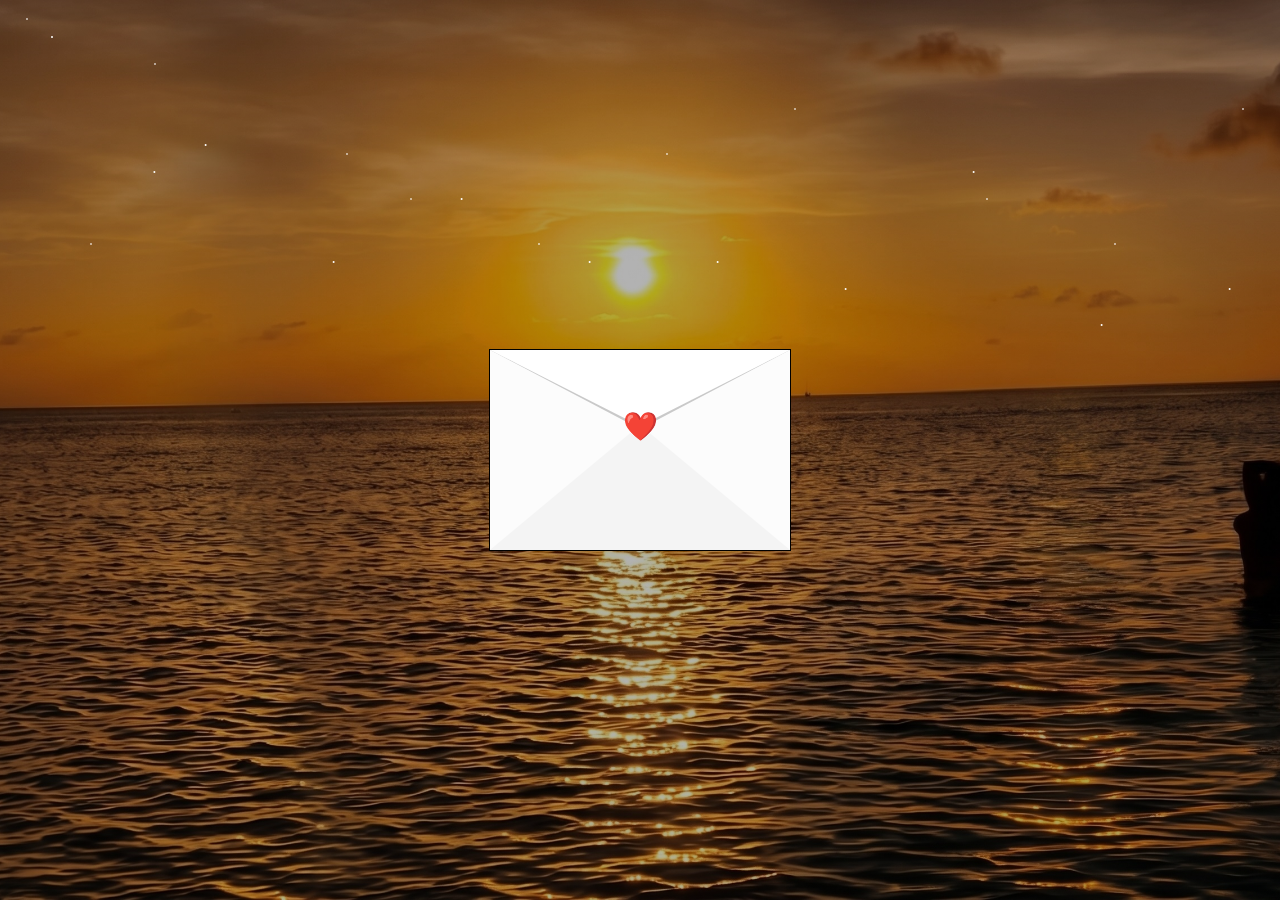
==== carta.html @ d11b694e "Update carta.html" ====
<!DOCTYPE html>
<html lang="es">
<head>
    <meta charset="UTF-8">
    <meta name="viewport" content="width=device-width, initial-scale=1.0">
    <title>Carta Sorpresa</title>

    <link href="https://fonts.googleapis.com/css2?family=Annie+Use+Your+Telescope&family=Petemoss&family=Roboto&family=Shantell+Sans&display=swap" rel="stylesheet">
    <link rel="stylesheet" href="style.css">
</head>

<body>

    <div class="stars"></div>

    <div class="envelope" id="sobre">
        <div class="envelope-lid"></div>
        <div class="envelope-lid envelope-lid-secondary"></div>

        <div class="card-wrapper">
            <div class="card">

                <!-- PORTADA -->
                <div class="card-cover">

                    <div class="card-side card-side-primary">

                        <span class="card-title-secondary">PARA</span>

                        <div class="nombre-container">
                            <span class="card-title-main">Karen</span>
                            <span class="corazon-chiquito">❤️</span>
                        </div>

                        <span class="card-title-secondary dedicatoria">
                            Con mucho cariño
                        </span>

                    </div>

                    <!-- IZQUIERDA -->
                    <div class="card-side card-side-secondary">
                        <div class="card-body">

                            <p><strong>Un pequeño mensaje:</strong></p>

                            <p>
                                Hice esto porque me parecía una forma linda y distinta de ser sincero.
                                Con el tiempo empecé a sentir un aprecio y un cariño especial por vos,
                                y me pareció lo más honesto decírtelo.
                            </p>

                            <p>
                                No quiero cometer errores ni generar una situación incómoda,
                                solo ser claro con lo que siento.
                            </p>
                            <p>
                                No espero una respuesta en particular, simplemente sentía la necesidad
                                de ser transparente.
                            </p>

                        </div>
                    </div>

                </div>

                <!-- DERECHA -->
                <div class="card-body">
                    <p>
                        Quiero que sepas que podés contar conmigo y que, en lo que esté a mi alcance,
                        siempre voy a acompañarte.
                    </p>

                    <p>
                        Ojalá esta pequeña sorpresa haya logrado sacarte al menos esa sonrisa que tanto te carateriza ✨
                        y recordarte lo increíble que sos.
                    </p>
                    
                    <!-- 🔥 FRASE AGREGADA -->
                    <p>
                        Pase lo que pase, voy a seguir queriendo lo mejor para vos y siempre voy a desearte lo mejor ❤️.
                    </p>
                    
                    <p style="margin-top: 10px; font-style: italic; font-size: 9.5px; color: #444;">
                         “P.D.: Nunca dudes de lo mucho que valés, incluso en los días en que no lo sientas ni tampoco olvidarte de lo especial que sos.”
                    </p>

                </div>

            </div>
        </div>

        <div class="heart-seal">❤️</div>
    </div>

    <audio id="musica" src="mi-cancion.mp3" loop></audio>

    <script src="script.js"></script>

</body>
</html>
---- style.css ----
*,
*::before,
*::after {
    box-sizing: border-box;
    margin: 0;
    padding: 0;
}

/* 🌅 FONDO CON IMAGEN Y DEGRADADO */
body {
    font-family: "Roboto", sans-serif;
    height: 100vh;
    margin: 0;
    overflow: hidden; /* Evita barras de desplazamiento en la pantalla principal */
    background: 
        linear-gradient(rgba(0,0,0,0.3), rgba(0,0,0,0.3)),
        url("atardecer.jpg");
    background-size: cover;
    background-position: center;
}

/* SOBRE (Contenedor principal) */
.envelope {
    width: 300px;
    height: 200px;
    background-color: white;
    position: absolute;
    top: 50%;
    left: 50%;
    transform: translate(-50%, -50%);
    
    display: flex;
    justify-content: center;
    align-items: center;

    box-shadow: 0 0 0 1px #000;
    z-index: 10;
    cursor: pointer;
}

/* CUERPO DEL SOBRE (Efecto visual 3D) */
.envelope::after {
    content: '';
    position: absolute;
    inset: 0;
    border-top: 75px solid transparent;
    border-right: 150px solid #fcfcfc;  
    border-bottom: 125px solid #f4f4f4; 
    border-left: 150px solid #fcfcfc;   
    z-index: 10; 
    pointer-events: none; /* Permite hacer clic a través de esta capa */
}

/* SOLAPA DEL SOBRE */
.envelope-lid-secondary {
    position: absolute;
    inset: 0;
    transform-origin: top;
    transform: rotateX(0deg);
    transition: transform 0.5s ease;
    z-index: 20;
}

/* Sombra de la solapa */
.envelope-lid-secondary::before {
    content: '';
    position: absolute;
    inset: 0;
    background-color: rgba(0, 0, 0, 0.2); 
    clip-path: polygon(50% 39.5%, 0 0, 100% 0); 
}

/* Parte blanca de la solapa */
.envelope-lid-secondary::after {
    content: '';
    position: absolute;
    inset: 0;
    background-color: white; 
    clip-path: polygon(50% 38%, 0 0, 100% 0); 
}

/* ESTADO: SOBRE ABRIRSE (Al hacer clic) */
.envelope.abierto .envelope-lid-secondary {
    transform: rotateX(180deg);
}

/* CARD WRAPPER (Maneja la perspectiva 3D) */
.card-wrapper {
    perspective: 1000px;
    transform: rotate(-90deg); /* La carta sale rotada */
    z-index: 5;
    will-change: transform;
}

/* LA CARTA FÍSICA */
.card {
    width: 180px;
    height: 285px;
    background-color: #fff;
    border: 1px solid rgba(0, 0, 0, 0.3);
    transform-style: preserve-3d;
    transition: transform 400ms ease;
    box-shadow: inset 5px 0 10px rgba(0,0,0,0.1);
    cursor: pointer;
}

/* ESTADO: DESPLEGAR CARTA (Al hacer segundo clic) */
.card.desplegada {
    transform: rotateY(-15deg); /* Inclinación 3D del cuerpo */
}

.card.desplegada .card-cover {
    transform: rotateY(-135deg); /* Apertura de la portada */
}

/* PORTADA DE LA CARTA (La tapa) */
.card-cover {
    position: absolute;
    inset: 0;
    transform-style: preserve-3d;
    transform-origin: left; /* Abre desde la izquierda */
    transition: transform 500ms ease;
}

/* LADOS DE LA CARTA (Estilos comunes) */
.card-side {
    position: absolute;
    inset: 0;
    backface-visibility: hidden; /* Oculta la parte trasera al girar */
    background-color: white;

    display: flex;
    flex-direction: column;
    justify-content: center;
    align-items: center;
    gap: 4px;

    text-align: center;
    padding: 6px;
}

/* Lado Frontal (Portada) */
.card-side-primary {
    border-right: 1px solid rgba(0, 0, 0, 0.2); 
    box-shadow: 3px 0px 5px rgba(0,0,0,0.08);
}

/* Lado Interior Izquierdo (Reverso de la portada) */
.card-side-secondary {
    transform: rotateY(180deg);
    border-right: 1px solid rgba(0, 0, 0, 0.15);
}

/* ✨ TEXTOS DE LA PORTADA ✨ */
.card-title-secondary {
    font-size: 14px;
    letter-spacing: 2px;
    text-transform: uppercase;
    position: relative;
    top: -35px; /* Ajuste de posición vertical */
}

.nombre-container {
    display: flex;
    align-items: center;
    gap: 6px;
    position: relative;
    top: -15px; /* Ajuste de posición vertical */
}

.card-title-main {
    font-family: "Petemoss", cursive;
    font-size: 50px;
}

.corazon-chiquito {
    font-size: 28px;
}

.dedicatoria {
    font-size: 13px;
    position: relative;
    top: 15px; /* Ajuste de posición vertical */
}

/* =========================================
   🔥 CONTENIDO INTERIOR (EL MENSAJE) 🔥
   ========================================= */
.card-body {
    font-family: "Shantell Sans", sans-serif;
    /* 🔥 Bajamos el primer número a 16px para que el texto arranque más arriba */
    padding: 16px 14px 14px 14px; 
    height: 100%;
    display: flex;
    flex-direction: column;
    justify-content: flex-start; 
    gap: 7px; 
    overflow: hidden; 
}

.card-body p {
    font-size: 10.5px; /* 🔥 Letra más grande */
    line-height: 1.25; /* Ajustamos el aire entre renglones para que encaje perfecto */
    text-align: left;
    margin: 0;
    color: #333;
}

/* ANIMACIÓN: SALIDA DE LA CARTA DEL SOBRE */
.envelope.abierto .card-wrapper {
    /* Tarda 1s en salir, esperando 0.5s a que se abra la solapa */
    animation: show-card 1s 0.5s forwards ease-out;
}

@keyframes show-card {
    50% {
        /* Sube para salir del sobre */
        transform: translateY(-75%) rotate(-90deg);
    }
    100% {
        /* Se endereza y se mueve a la derecha */
        transform: translateY(0) rotate(0deg) translateX(100px);
        z-index: 30; /* Queda por encima de todo */
    }
}

/* =========================================
   ❤️ SELLO DE CORAZÓN EN LA SOLAPA ❤️
   ========================================= */
.heart-seal {
    position: absolute;
    top: 38%;
    left: 50%;
    transform: translate(-50%, -50%);
    font-size: 28px;
    z-index: 40;
    
    /* Estado: SOBRE CERRADO (Visible y latiendo) */
    opacity: 1;
    visibility: visible;
    /* Al cerrarse la carta, espera 1 segundo (1s) antes de reaparecer */
    transition: opacity 0.4s ease 1s, visibility 0s linear 1s; 
    animation: latido 1s infinite;
}

/* ESTADO: SOBRE ABIERTO */
.envelope.abierto .heart-seal {
    /* Estado: SOBRE ABIERTO (Invisible y apagado) */
    opacity: 0;
    visibility: hidden; /* Lo elimina físicamente para que no tape la carta */
    /* Desaparece inmediatamente (0s) al abrir la carta */
    transition: opacity 0.3s ease 0s, visibility 0s linear 0s;
    animation: none; /* 🔥 APAGA el latido para que no vuelva a aparecer a la fuerza */
}

/* Animación del latido */
@keyframes latido {
    0%, 100% { transform: translate(-50%, -50%) scale(1); }
    50% { transform: translate(-50%, -50%) scale(1.2); }
}

/* =========================================
   ✨ CIELO ESTRELLADO (MIX: FIJAS + TITILANTES) ✨ 
   ========================================= */
.stars {
    position: fixed;
    width: 100%;
    height: 100%;
    z-index: 0;
    overflow: hidden; 
}

.stars::before, .stars::after {
    content: "";
    position: absolute;
    /* Posición inicial semilla */
    top: 2vh;
    left: 2vw;
    width: 2px;  
    height: 2px; 
    background: white; 
    border-radius: 50%; 
}

/* Capa 1: Estrellas 100% fijas de fondo */
.stars::before {
    box-shadow: 
        10vw 5vh white, 25vw 15vh white, 40vw 25vh white, 60vw 10vh white, 85vw 25vh white,
        5vw 25vh white, 30vw 20vh white, 50vw 15vh white, 75vw 20vh white, 95vw 10vh white;
    opacity: 0;
    animation: aparecerEstrellas 4s forwards;
}

/* Capa 2: Estrellas que están quietas en su lugar pero TITILAN */
.stars::after {
    /* Posición semilla diferente */
    top: 4vh;
    left: 4vw;
    box-shadow: 
        12vw 12vh white, 22vw 25vh white, 32vw 18vh white, 42vw 25vh white, 52vw 25vh white,
        62vw 28vh white, 72vw 15vh white, 82vw 32vh white, 92vw 28vh white, 8vw 15vh white;
    animation: parpadeo 2s infinite alternate; 
}

/* Animaciones de las estrellas */
@keyframes aparecerEstrellas { 
    to { opacity: 0.7; }
}

@keyframes parpadeo { 
    from { opacity: 0.1; } 
    to { opacity: 1; }     
}
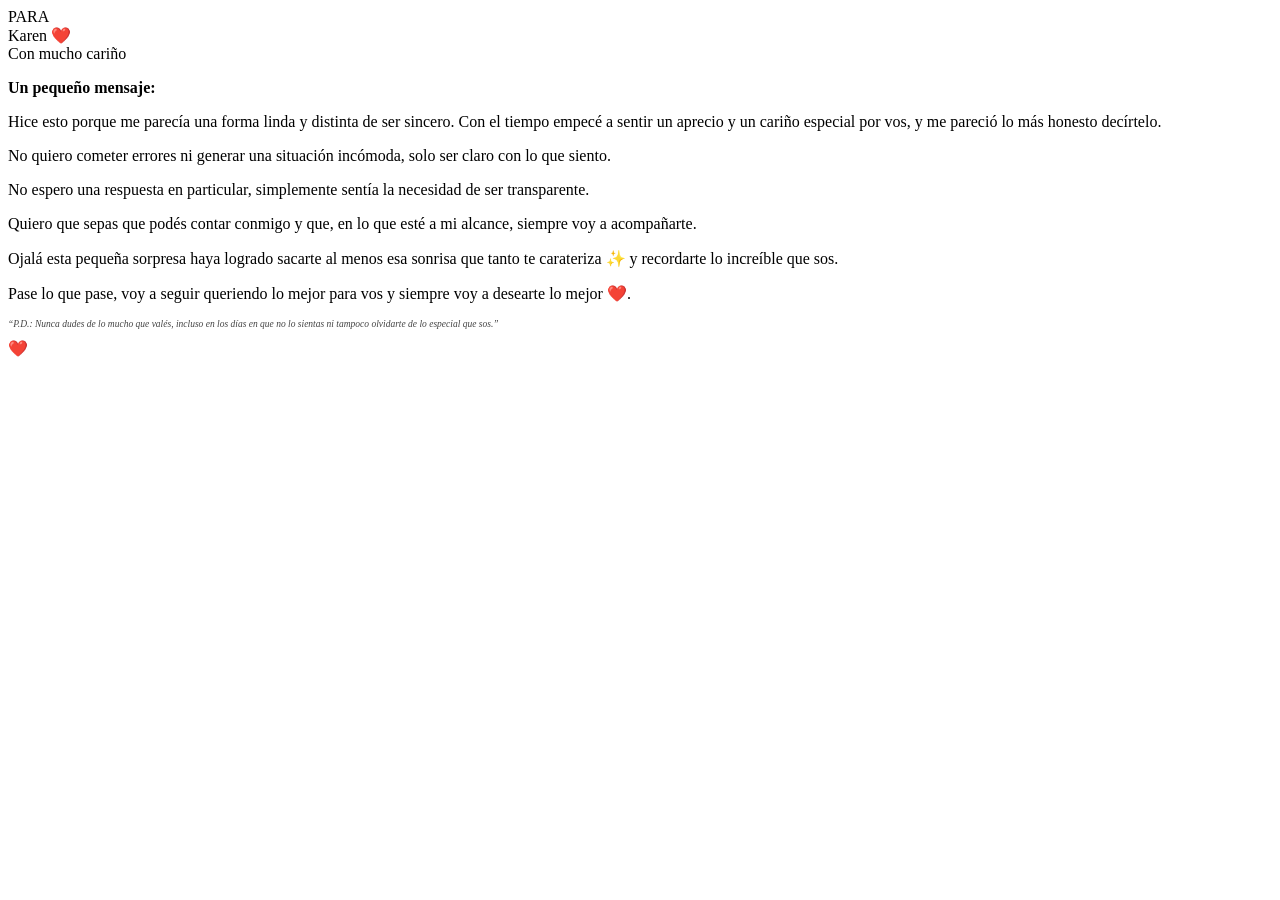
==== commit 400fc1d7: "Update carta.html" ====
--- a/carta.html
+++ b/carta.html
@@ -6,7 +6,7 @@
     <title>Carta Sorpresa</title>
 
     <link href="https://fonts.googleapis.com/css2?family=Annie+Use+Your+Telescope&family=Petemoss&family=Roboto&family=Shantell+Sans&display=swap" rel="stylesheet">
-    <link rel="stylesheet" href="style.css">
+    <link rel="stylesheet" href="style.css?v=2">
 </head>
 
 <body>
@@ -80,7 +80,6 @@
                     <p>
                         Pase lo que pase, voy a seguir queriendo lo mejor para vos y siempre voy a desearte lo mejor ❤️.
                     </p>
-                    
                     <p style="margin-top: 10px; font-style: italic; font-size: 9.5px; color: #444;">
                          “P.D.: Nunca dudes de lo mucho que valés, incluso en los días en que no lo sientas ni tampoco olvidarte de lo especial que sos.”
                     </p>
--- a/style.css
+++ b/style.css
@@ -1,313 +1,313 @@
 *,
 *::before,
 *::after {
-    box-sizing: border-box;
-    margin: 0;
-    padding: 0;
+    box-sizing: border-box;
+    margin: 0;
+    padding: 0;
 }
 
 /* 🌅 FONDO CON IMAGEN Y DEGRADADO */
 body {
-    font-family: "Roboto", sans-serif;
-    height: 100vh;
-    margin: 0;
-    overflow: hidden; /* Evita barras de desplazamiento en la pantalla principal */
-    background: 
-        linear-gradient(rgba(0,0,0,0.3), rgba(0,0,0,0.3)),
-        url("atardecer.jpg");
-    background-size: cover;
-    background-position: center;
+    font-family: "Roboto", sans-serif;
+    height: 100vh;
+    margin: 0;
+    overflow: hidden; /* Evita barras de desplazamiento en la pantalla principal */
+    background: 
+        linear-gradient(rgba(0,0,0,0.3), rgba(0,0,0,0.3)),
+        url("atardecer.jpg");
+    background-size: cover;
+    background-position: center;
 }
 
 /* SOBRE (Contenedor principal) */
 .envelope {
-    width: 300px;
-    height: 200px;
-    background-color: white;
-    position: absolute;
-    top: 50%;
-    left: 50%;
-    transform: translate(-50%, -50%);
-    
-    display: flex;
-    justify-content: center;
-    align-items: center;
-
-    box-shadow: 0 0 0 1px #000;
-    z-index: 10;
-    cursor: pointer;
+    width: 300px;
+    height: 200px;
+    background-color: white;
+    position: absolute;
+    top: 50%;
+    left: 50%;
+    transform: translate(-50%, -50%);
+    
+    display: flex;
+    justify-content: center;
+    align-items: center;
+
+    box-shadow: 0 0 0 1px #000;
+    z-index: 10;
+    cursor: pointer;
 }
 
 /* CUERPO DEL SOBRE (Efecto visual 3D) */
 .envelope::after {
-    content: '';
-    position: absolute;
-    inset: 0;
-    border-top: 75px solid transparent;
-    border-right: 150px solid #fcfcfc;  
-    border-bottom: 125px solid #f4f4f4; 
-    border-left: 150px solid #fcfcfc;   
-    z-index: 10; 
-    pointer-events: none; /* Permite hacer clic a través de esta capa */
+    content: '';
+    position: absolute;
+    inset: 0;
+    border-top: 75px solid transparent;
+    border-right: 150px solid #fcfcfc;  
+    border-bottom: 125px solid #f4f4f4; 
+    border-left: 150px solid #fcfcfc;   
+    z-index: 10; 
+    pointer-events: none; /* Permite hacer clic a través de esta capa */
 }
 
 /* SOLAPA DEL SOBRE */
 .envelope-lid-secondary {
-    position: absolute;
-    inset: 0;
-    transform-origin: top;
-    transform: rotateX(0deg);
-    transition: transform 0.5s ease;
-    z-index: 20;
+    position: absolute;
+    inset: 0;
+    transform-origin: top;
+    transform: rotateX(0deg);
+    transition: transform 0.5s ease;
+    z-index: 20;
 }
 
 /* Sombra de la solapa */
 .envelope-lid-secondary::before {
-    content: '';
-    position: absolute;
-    inset: 0;
-    background-color: rgba(0, 0, 0, 0.2); 
-    clip-path: polygon(50% 39.5%, 0 0, 100% 0); 
+    content: '';
+    position: absolute;
+    inset: 0;
+    background-color: rgba(0, 0, 0, 0.2); 
+    clip-path: polygon(50% 39.5%, 0 0, 100% 0); 
 }
 
 /* Parte blanca de la solapa */
 .envelope-lid-secondary::after {
-    content: '';
-    position: absolute;
-    inset: 0;
-    background-color: white; 
-    clip-path: polygon(50% 38%, 0 0, 100% 0); 
+    content: '';
+    position: absolute;
+    inset: 0;
+    background-color: white; 
+    clip-path: polygon(50% 38%, 0 0, 100% 0); 
 }
 
 /* ESTADO: SOBRE ABRIRSE (Al hacer clic) */
 .envelope.abierto .envelope-lid-secondary {
-    transform: rotateX(180deg);
+    transform: rotateX(180deg);
 }
 
 /* CARD WRAPPER (Maneja la perspectiva 3D) */
 .card-wrapper {
-    perspective: 1000px;
-    transform: rotate(-90deg); /* La carta sale rotada */
-    z-index: 5;
-    will-change: transform;
+    perspective: 1000px;
+    transform: rotate(-90deg); /* La carta sale rotada */
+    z-index: 5;
+    will-change: transform;
 }
 
 /* LA CARTA FÍSICA */
 .card {
-    width: 180px;
-    height: 285px;
-    background-color: #fff;
-    border: 1px solid rgba(0, 0, 0, 0.3);
-    transform-style: preserve-3d;
-    transition: transform 400ms ease;
-    box-shadow: inset 5px 0 10px rgba(0,0,0,0.1);
-    cursor: pointer;
+    width: 180px;
+    height: 285px;
+    background-color: #fff;
+    border: 1px solid rgba(0, 0, 0, 0.3);
+    transform-style: preserve-3d;
+    transition: transform 400ms ease;
+    box-shadow: inset 5px 0 10px rgba(0,0,0,0.1);
+    cursor: pointer;
 }
 
 /* ESTADO: DESPLEGAR CARTA (Al hacer segundo clic) */
 .card.desplegada {
-    transform: rotateY(-15deg); /* Inclinación 3D del cuerpo */
+    transform: rotateY(-15deg); /* Inclinación 3D del cuerpo */
 }
 
 .card.desplegada .card-cover {
-    transform: rotateY(-135deg); /* Apertura de la portada */
+    transform: rotateY(-135deg); /* Apertura de la portada */
 }
 
 /* PORTADA DE LA CARTA (La tapa) */
 .card-cover {
-    position: absolute;
-    inset: 0;
-    transform-style: preserve-3d;
-    transform-origin: left; /* Abre desde la izquierda */
-    transition: transform 500ms ease;
+    position: absolute;
+    inset: 0;
+    transform-style: preserve-3d;
+    transform-origin: left; /* Abre desde la izquierda */
+    transition: transform 500ms ease;
 }
 
 /* LADOS DE LA CARTA (Estilos comunes) */
 .card-side {
-    position: absolute;
-    inset: 0;
-    backface-visibility: hidden; /* Oculta la parte trasera al girar */
-    background-color: white;
-
-    display: flex;
-    flex-direction: column;
-    justify-content: center;
-    align-items: center;
-    gap: 4px;
-
-    text-align: center;
-    padding: 6px;
+    position: absolute;
+    inset: 0;
+    backface-visibility: hidden; /* Oculta la parte trasera al girar */
+    background-color: white;
+
+    display: flex;
+    flex-direction: column;
+    justify-content: center;
+    align-items: center;
+    gap: 4px;
+
+    text-align: center;
+    padding: 6px;
 }
 
 /* Lado Frontal (Portada) */
 .card-side-primary {
-    border-right: 1px solid rgba(0, 0, 0, 0.2); 
-    box-shadow: 3px 0px 5px rgba(0,0,0,0.08);
+    border-right: 1px solid rgba(0, 0, 0, 0.2); 
+    box-shadow: 3px 0px 5px rgba(0,0,0,0.08);
 }
 
 /* Lado Interior Izquierdo (Reverso de la portada) */
 .card-side-secondary {
-    transform: rotateY(180deg);
-    border-right: 1px solid rgba(0, 0, 0, 0.15);
+    transform: rotateY(180deg);
+    border-right: 1px solid rgba(0, 0, 0, 0.15);
 }
 
 /* ✨ TEXTOS DE LA PORTADA ✨ */
 .card-title-secondary {
-    font-size: 14px;
-    letter-spacing: 2px;
-    text-transform: uppercase;
-    position: relative;
-    top: -35px; /* Ajuste de posición vertical */
+    font-size: 14px;
+    letter-spacing: 2px;
+    text-transform: uppercase;
+    position: relative;
+    top: -35px; /* Ajuste de posición vertical */
 }
 
 .nombre-container {
-    display: flex;
-    align-items: center;
-    gap: 6px;
-    position: relative;
-    top: -15px; /* Ajuste de posición vertical */
+    display: flex;
+    align-items: center;
+    gap: 6px;
+    position: relative;
+    top: -15px; /* Ajuste de posición vertical */
 }
 
 .card-title-main {
-    font-family: "Petemoss", cursive;
-    font-size: 50px;
+    font-family: "Petemoss", cursive;
+    font-size: 50px;
 }
 
 .corazon-chiquito {
-    font-size: 28px;
+    font-size: 28px;
 }
 
 .dedicatoria {
-    font-size: 13px;
-    position: relative;
-    top: 15px; /* Ajuste de posición vertical */
+    font-size: 13px;
+    position: relative;
+    top: 15px; /* Ajuste de posición vertical */
 }
 
 /* =========================================
-   🔥 CONTENIDO INTERIOR (EL MENSAJE) 🔥
-   ========================================= */
+   🔥 CONTENIDO INTERIOR (EL MENSAJE) 🔥
+   ========================================= */
 .card-body {
-    font-family: "Shantell Sans", sans-serif;
-    /* 🔥 Bajamos el primer número a 16px para que el texto arranque más arriba */
-    padding: 16px 14px 14px 14px; 
-    height: 100%;
-    display: flex;
-    flex-direction: column;
-    justify-content: flex-start; 
-    gap: 7px; 
-    overflow: hidden; 
+    font-family: "Shantell Sans", sans-serif;
+    /* 🔥 Bajamos el primer número a 16px para que el texto arranque más arriba */
+    padding: 10px 14px 14px 14px; 
+    height: 100%;
+    display: flex;
+    flex-direction: column;
+    justify-content: flex-start; 
+    gap: 7px; 
+    overflow: hidden; 
 }
 
 .card-body p {
-    font-size: 10.5px; /* 🔥 Letra más grande */
-    line-height: 1.25; /* Ajustamos el aire entre renglones para que encaje perfecto */
-    text-align: left;
-    margin: 0;
-    color: #333;
+    font-size: 10.5px; /* 🔥 Letra más grande */
+    line-height: 1.25; /* Ajustamos el aire entre renglones para que encaje perfecto */
+    text-align: left;
+    margin: 0;
+    color: #333;
 }
 
 /* ANIMACIÓN: SALIDA DE LA CARTA DEL SOBRE */
 .envelope.abierto .card-wrapper {
-    /* Tarda 1s en salir, esperando 0.5s a que se abra la solapa */
-    animation: show-card 1s 0.5s forwards ease-out;
+    /* Tarda 1s en salir, esperando 0.5s a que se abra la solapa */
+    animation: show-card 1s 0.5s forwards ease-out;
 }
 
 @keyframes show-card {
-    50% {
-        /* Sube para salir del sobre */
-        transform: translateY(-75%) rotate(-90deg);
-    }
-    100% {
-        /* Se endereza y se mueve a la derecha */
-        transform: translateY(0) rotate(0deg) translateX(100px);
-        z-index: 30; /* Queda por encima de todo */
-    }
+    50% {
+        /* Sube para salir del sobre */
+        transform: translateY(-75%) rotate(-90deg);
+    }
+    100% {
+        /* Se endereza y se mueve a la derecha */
+        transform: translateY(0) rotate(0deg) translateX(100px);
+        z-index: 30; /* Queda por encima de todo */
+    }
 }
 
 /* =========================================
-   ❤️ SELLO DE CORAZÓN EN LA SOLAPA ❤️
-   ========================================= */
+   ❤️ SELLO DE CORAZÓN EN LA SOLAPA ❤️
+   ========================================= */
 .heart-seal {
-    position: absolute;
-    top: 38%;
-    left: 50%;
-    transform: translate(-50%, -50%);
-    font-size: 28px;
-    z-index: 40;
-    
-    /* Estado: SOBRE CERRADO (Visible y latiendo) */
-    opacity: 1;
-    visibility: visible;
-    /* Al cerrarse la carta, espera 1 segundo (1s) antes de reaparecer */
-    transition: opacity 0.4s ease 1s, visibility 0s linear 1s; 
-    animation: latido 1s infinite;
+    position: absolute;
+    top: 38%;
+    left: 50%;
+    transform: translate(-50%, -50%);
+    font-size: 28px;
+    z-index: 40;
+    
+    /* Estado: SOBRE CERRADO (Visible y latiendo) */
+    opacity: 1;
+    visibility: visible;
+    /* Al cerrarse la carta, espera 1 segundo (1s) antes de reaparecer */
+    transition: opacity 0.4s ease 1s, visibility 0s linear 1s; 
+    animation: latido 1s infinite;
 }
 
 /* ESTADO: SOBRE ABIERTO */
 .envelope.abierto .heart-seal {
-    /* Estado: SOBRE ABIERTO (Invisible y apagado) */
-    opacity: 0;
-    visibility: hidden; /* Lo elimina físicamente para que no tape la carta */
-    /* Desaparece inmediatamente (0s) al abrir la carta */
-    transition: opacity 0.3s ease 0s, visibility 0s linear 0s;
-    animation: none; /* 🔥 APAGA el latido para que no vuelva a aparecer a la fuerza */
+    /* Estado: SOBRE ABIERTO (Invisible y apagado) */
+    opacity: 0;
+    visibility: hidden; /* Lo elimina físicamente para que no tape la carta */
+    /* Desaparece inmediatamente (0s) al abrir la carta */
+    transition: opacity 0.3s ease 0s, visibility 0s linear 0s;
+    animation: none; /* 🔥 APAGA el latido para que no vuelva a aparecer a la fuerza */
 }
 
 /* Animación del latido */
 @keyframes latido {
-    0%, 100% { transform: translate(-50%, -50%) scale(1); }
-    50% { transform: translate(-50%, -50%) scale(1.2); }
+    0%, 100% { transform: translate(-50%, -50%) scale(1); }
+    50% { transform: translate(-50%, -50%) scale(1.2); }
 }
 
 /* =========================================
-   ✨ CIELO ESTRELLADO (MIX: FIJAS + TITILANTES) ✨ 
-   ========================================= */
+   ✨ CIELO ESTRELLADO (MIX: FIJAS + TITILANTES) ✨ 
+   ========================================= */
 .stars {
-    position: fixed;
-    width: 100%;
-    height: 100%;
-    z-index: 0;
-    overflow: hidden; 
+    position: fixed;
+    width: 100%;
+    height: 100%;
+    z-index: 0;
+    overflow: hidden; 
 }
 
 .stars::before, .stars::after {
-    content: "";
-    position: absolute;
-    /* Posición inicial semilla */
-    top: 2vh;
-    left: 2vw;
-    width: 2px;  
-    height: 2px; 
-    background: white; 
-    border-radius: 50%; 
+    content: "";
+    position: absolute;
+    /* Posición inicial semilla */
+    top: 2vh;
+    left: 2vw;
+    width: 2px;  
+    height: 2px; 
+    background: white; 
+    border-radius: 50%; 
 }
 
 /* Capa 1: Estrellas 100% fijas de fondo */
 .stars::before {
-    box-shadow: 
-        10vw 5vh white, 25vw 15vh white, 40vw 25vh white, 60vw 10vh white, 85vw 25vh white,
-        5vw 25vh white, 30vw 20vh white, 50vw 15vh white, 75vw 20vh white, 95vw 10vh white;
-    opacity: 0;
-    animation: aparecerEstrellas 4s forwards;
+    box-shadow: 
+        10vw 5vh white, 25vw 15vh white, 40vw 25vh white, 60vw 10vh white, 85vw 25vh white,
+        5vw 25vh white, 30vw 20vh white, 50vw 15vh white, 75vw 20vh white, 95vw 10vh white;
+    opacity: 0;
+    animation: aparecerEstrellas 4s forwards;
 }
 
 /* Capa 2: Estrellas que están quietas en su lugar pero TITILAN */
 .stars::after {
-    /* Posición semilla diferente */
-    top: 4vh;
-    left: 4vw;
-    box-shadow: 
-        12vw 12vh white, 22vw 25vh white, 32vw 18vh white, 42vw 25vh white, 52vw 25vh white,
-        62vw 28vh white, 72vw 15vh white, 82vw 32vh white, 92vw 28vh white, 8vw 15vh white;
-    animation: parpadeo 2s infinite alternate; 
+    /* Posición semilla diferente */
+    top: 4vh;
+    left: 4vw;
+    box-shadow: 
+        12vw 12vh white, 22vw 25vh white, 32vw 18vh white, 42vw 25vh white, 52vw 25vh white,
+        62vw 28vh white, 72vw 15vh white, 82vw 32vh white, 92vw 28vh white, 8vw 15vh white;
+    animation: parpadeo 2s infinite alternate; 
 }
 
 /* Animaciones de las estrellas */
-@keyframes aparecerEstrellas { 
-    to { opacity: 0.7; }
-}
-
-@keyframes parpadeo { 
-    from { opacity: 0.1; } 
-    to { opacity: 1; }     
-}
+@keyframes aparecerEstrellas { 
+    to { opacity: 0.7; }
+}
+
+@keyframes parpadeo { 
+    from { opacity: 0.1;} 
+    to { opacity: 1;}     
+}
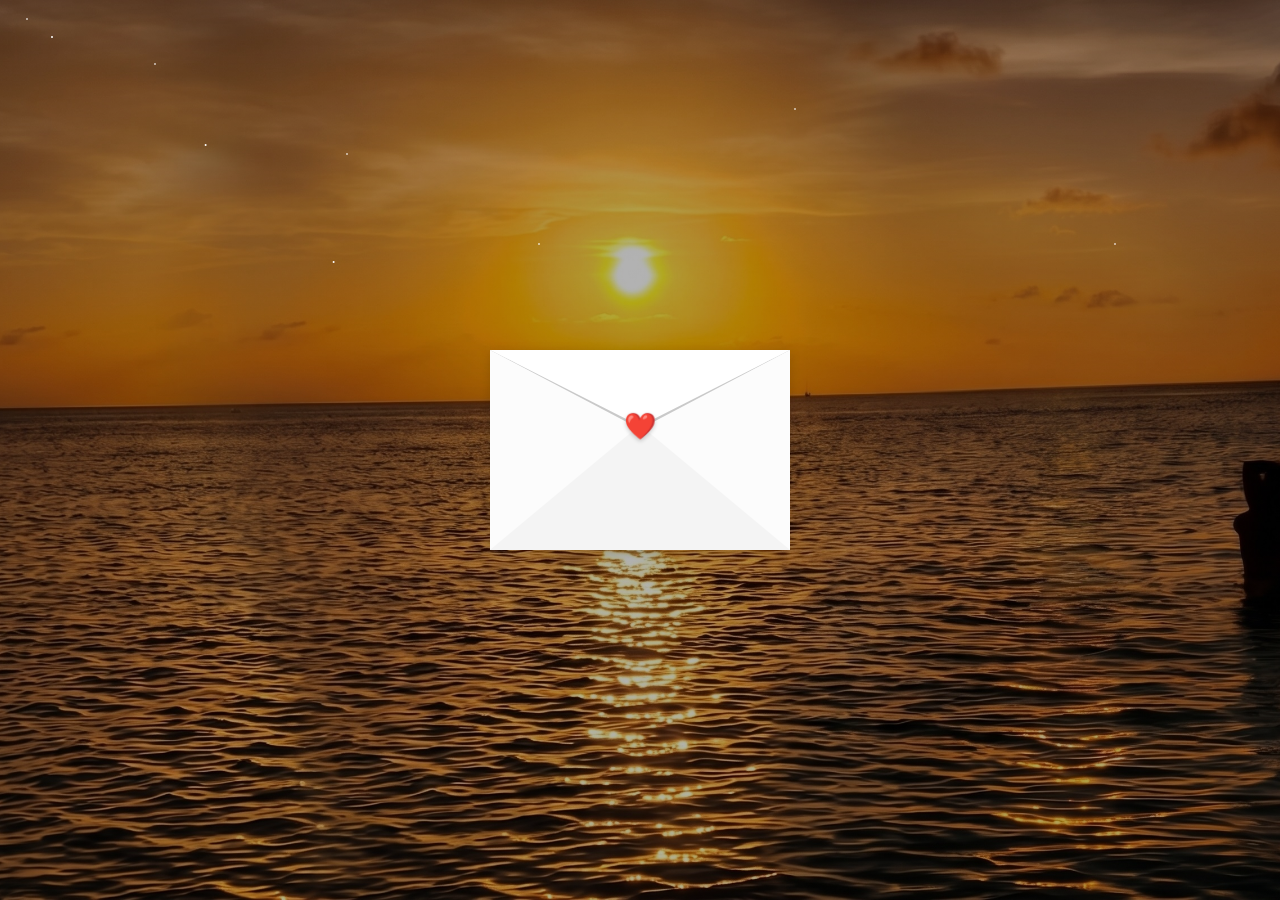
==== commit c2664902: "Update carta.html" ====
--- a/carta.html
+++ b/carta.html
@@ -24,6 +24,9 @@
                 <div class="card-cover">
 
                     <div class="card-side card-side-primary">
+                        
+                        <!-- 🔥 MARCO -->
+                        <div class="marco"></div>
 
                         <span class="card-title-secondary">PARA</span>
 
@@ -40,6 +43,10 @@
 
                     <!-- IZQUIERDA -->
                     <div class="card-side card-side-secondary">
+
+                        <!-- 🔥 MARCO -->
+                        <div class="marco"></div>
+
                         <div class="card-body">
 
                             <p><strong>Un pequeño mensaje:</strong></p>
@@ -54,6 +61,7 @@
                                 No quiero cometer errores ni generar una situación incómoda,
                                 solo ser claro con lo que siento.
                             </p>
+
                             <p>
                                 No espero una respuesta en particular, simplemente sentía la necesidad
                                 de ser transparente.
@@ -66,22 +74,26 @@
 
                 <!-- DERECHA -->
                 <div class="card-body">
+
+                    <!-- 🔥 MARCO -->
+                    <div class="marco"></div>
+
                     <p>
                         Quiero que sepas que podés contar conmigo y que, en lo que esté a mi alcance,
                         siempre voy a acompañarte.
                     </p>
 
                     <p>
-                        Ojalá esta pequeña sorpresa haya logrado sacarte al menos esa sonrisa que tanto te carateriza ✨
+                        Ojalá esta pequeña sorpresa haya logrado sacarte al menos esa sonrisa que tanto te caracteriza ✨
                         y recordarte lo increíble que sos.
                     </p>
                     
-                    <!-- 🔥 FRASE AGREGADA -->
                     <p>
                         Pase lo que pase, voy a seguir queriendo lo mejor para vos y siempre voy a desearte lo mejor ❤️.
                     </p>
+
                     <p style="margin-top: 10px; font-style: italic; font-size: 9.5px; color: #444;">
-                         “P.D.: Nunca dudes de lo mucho que valés, incluso en los días en que no lo sientas ni tampoco olvidarte de lo especial que sos.”
+                        “P.D.: Nunca dudes de lo mucho que valés, incluso en los días en que no lo sientas ni tampoco olvidarte de lo especial que sos.”
                     </p>
 
                 </div>
--- a/style.css
+++ b/style.css
@@ -1,313 +1,300 @@
 *,
 *::before,
 *::after {
-    box-sizing: border-box;
-    margin: 0;
-    padding: 0;
-}
-
-/* 🌅 FONDO CON IMAGEN Y DEGRADADO */
+    box-sizing: border-box;
+    margin: 0;
+    padding: 0;
+}
+
+/* 🌅 FONDO */
 body {
-    font-family: "Roboto", sans-serif;
-    height: 100vh;
-    margin: 0;
-    overflow: hidden; /* Evita barras de desplazamiento en la pantalla principal */
-    background: 
-        linear-gradient(rgba(0,0,0,0.3), rgba(0,0,0,0.3)),
-        url("atardecer.jpg");
-    background-size: cover;
-    background-position: center;
-}
-
-/* SOBRE (Contenedor principal) */
+    font-family: "Roboto", sans-serif;
+    height: 100vh;
+    margin: 0;
+    overflow: hidden;
+    background: 
+        linear-gradient(rgba(0,0,0,0.3), rgba(0,0,0,0.3)),
+        url("atardecer.jpg");
+    background-size: cover;
+    background-position: center;
+}
+
+/* SOBRE */
 .envelope {
-    width: 300px;
-    height: 200px;
-    background-color: white;
-    position: absolute;
-    top: 50%;
-    left: 50%;
-    transform: translate(-50%, -50%);
-    
-    display: flex;
-    justify-content: center;
-    align-items: center;
-
-    box-shadow: 0 0 0 1px #000;
-    z-index: 10;
-    cursor: pointer;
-}
-
-/* CUERPO DEL SOBRE (Efecto visual 3D) */
+    width: 300px;
+    height: 200px;
+    background-color: white;
+    position: absolute;
+    top: 50%;
+    left: 50%;
+    transform: translate(-50%, -50%);
+    
+    display: flex;
+    justify-content: center;
+    align-items: center;
+
+    box-shadow: 0 2px 10px rgba(0,0,0,0.15);
+    z-index: 10;
+    cursor: pointer;
+}
+
+/* CUERPO SOBRE */
 .envelope::after {
-    content: '';
-    position: absolute;
-    inset: 0;
-    border-top: 75px solid transparent;
-    border-right: 150px solid #fcfcfc;  
-    border-bottom: 125px solid #f4f4f4; 
-    border-left: 150px solid #fcfcfc;   
-    z-index: 10; 
-    pointer-events: none; /* Permite hacer clic a través de esta capa */
-}
-
-/* SOLAPA DEL SOBRE */
+    content: '';
+    position: absolute;
+    inset: 0;
+    border-top: 75px solid transparent;
+    border-right: 150px solid #fcfcfc;  
+    border-bottom: 125px solid #f4f4f4; 
+    border-left: 150px solid #fcfcfc;   
+    z-index: 10; 
+    pointer-events: none;
+}
+
+/* SOLAPA */
 .envelope-lid-secondary {
-    position: absolute;
-    inset: 0;
-    transform-origin: top;
-    transform: rotateX(0deg);
-    transition: transform 0.5s ease;
-    z-index: 20;
-}
-
-/* Sombra de la solapa */
+    position: absolute;
+    inset: 0;
+    transform-origin: top;
+    transform: rotateX(0deg);
+    transition: transform 0.5s ease;
+    z-index: 20;
+}
+
 .envelope-lid-secondary::before {
-    content: '';
-    position: absolute;
-    inset: 0;
-    background-color: rgba(0, 0, 0, 0.2); 
-    clip-path: polygon(50% 39.5%, 0 0, 100% 0); 
-}
-
-/* Parte blanca de la solapa */
+    content: '';
+    position: absolute;
+    inset: 0;
+    background-color: rgba(0, 0, 0, 0.2); 
+    clip-path: polygon(50% 39.5%, 0 0, 100% 0); 
+}
+
 .envelope-lid-secondary::after {
-    content: '';
-    position: absolute;
-    inset: 0;
-    background-color: white; 
-    clip-path: polygon(50% 38%, 0 0, 100% 0); 
-}
-
-/* ESTADO: SOBRE ABRIRSE (Al hacer clic) */
+    content: '';
+    position: absolute;
+    inset: 0;
+    background-color: white; 
+    clip-path: polygon(50% 38%, 0 0, 100% 0); 
+}
+
+/* ABRIR */
 .envelope.abierto .envelope-lid-secondary {
-    transform: rotateX(180deg);
-}
-
-/* CARD WRAPPER (Maneja la perspectiva 3D) */
+    transform: rotateX(180deg);
+}
+
+/* CARD WRAPPER */
 .card-wrapper {
-    perspective: 1000px;
-    transform: rotate(-90deg); /* La carta sale rotada */
-    z-index: 5;
-    will-change: transform;
-}
-
-/* LA CARTA FÍSICA */
+    perspective: 1000px;
+    transform: rotate(-90deg);
+    z-index: 5;
+}
+
+/* CARTA */
 .card {
-    width: 180px;
-    height: 285px;
-    background-color: #fff;
-    border: 1px solid rgba(0, 0, 0, 0.3);
-    transform-style: preserve-3d;
-    transition: transform 400ms ease;
-    box-shadow: inset 5px 0 10px rgba(0,0,0,0.1);
-    cursor: pointer;
-}
-
-/* ESTADO: DESPLEGAR CARTA (Al hacer segundo clic) */
+    width: 180px;
+    height: 285px;
+    background-color: #fff;
+    border: 1px solid rgba(0, 0, 0, 0.3);
+    transform-style: preserve-3d;
+    transition: transform 400ms ease;
+    box-shadow: inset 5px 0 10px rgba(0,0,0,0.1);
+    cursor: pointer;
+}
+
+/* DESPLEGAR */
 .card.desplegada {
-    transform: rotateY(-15deg); /* Inclinación 3D del cuerpo */
+    transform: rotateY(-15deg);
 }
 
 .card.desplegada .card-cover {
-    transform: rotateY(-135deg); /* Apertura de la portada */
-}
-
-/* PORTADA DE LA CARTA (La tapa) */
+    transform: rotateY(-135deg);
+}
+
+/* COVER */
 .card-cover {
-    position: absolute;
-    inset: 0;
-    transform-style: preserve-3d;
-    transform-origin: left; /* Abre desde la izquierda */
-    transition: transform 500ms ease;
-}
-
-/* LADOS DE LA CARTA (Estilos comunes) */
+    position: absolute;
+    inset: 0;
+    transform-style: preserve-3d;
+    transform-origin: left;
+    transition: transform 500ms ease;
+}
+
+/* LADOS */
 .card-side {
-    position: absolute;
-    inset: 0;
-    backface-visibility: hidden; /* Oculta la parte trasera al girar */
-    background-color: white;
-
-    display: flex;
-    flex-direction: column;
-    justify-content: center;
-    align-items: center;
-    gap: 4px;
-
-    text-align: center;
-    padding: 6px;
-}
-
-/* Lado Frontal (Portada) */
+    position: absolute;
+    inset: 0;
+    backface-visibility: hidden;
+    background-color: white;
+
+    display: flex;
+    flex-direction: column;
+    justify-content: center;
+    align-items: center;
+    gap: 4px;
+
+    text-align: center;
+    padding: 6px;
+}
+
 .card-side-primary {
-    border-right: 1px solid rgba(0, 0, 0, 0.2); 
-    box-shadow: 3px 0px 5px rgba(0,0,0,0.08);
-}
-
-/* Lado Interior Izquierdo (Reverso de la portada) */
+    border-right: 1px solid rgba(0, 0, 0, 0.2); 
+    box-shadow: 3px 0px 5px rgba(0,0,0,0.08);
+}
+
 .card-side-secondary {
-    transform: rotateY(180deg);
-    border-right: 1px solid rgba(0, 0, 0, 0.15);
-}
-
-/* ✨ TEXTOS DE LA PORTADA ✨ */
+    transform: rotateY(180deg);
+    border-right: 1px solid rgba(0, 0, 0, 0.15);
+}
+
+/* TEXTOS PORTADA */
 .card-title-secondary {
-    font-size: 14px;
-    letter-spacing: 2px;
-    text-transform: uppercase;
-    position: relative;
-    top: -35px; /* Ajuste de posición vertical */
+    font-size: 14px;
+    letter-spacing: 2px;
+    text-transform: uppercase;
+    position: relative;
+    top: -35px;
 }
 
 .nombre-container {
-    display: flex;
-    align-items: center;
-    gap: 6px;
-    position: relative;
-    top: -15px; /* Ajuste de posición vertical */
+    display: flex;
+    align-items: center;
+    gap: 6px;
+    position: relative;
+    top: -15px;
 }
 
 .card-title-main {
-    font-family: "Petemoss", cursive;
-    font-size: 50px;
+    font-family: "Petemoss", cursive;
+    font-size: 50px;
 }
 
 .corazon-chiquito {
-    font-size: 28px;
+    font-size: 28px;
 }
 
 .dedicatoria {
-    font-size: 13px;
-    position: relative;
-    top: 15px; /* Ajuste de posición vertical */
-}
-
-/* =========================================
-   🔥 CONTENIDO INTERIOR (EL MENSAJE) 🔥
-   ========================================= */
+    font-size: 13px;
+    position: relative;
+    top: 15px;
+}
+
+/* CONTENIDO INTERIOR */
 .card-body {
-    font-family: "Shantell Sans", sans-serif;
-    /* 🔥 Bajamos el primer número a 16px para que el texto arranque más arriba */
-    padding: 10px 14px 14px 14px; 
-    height: 100%;
-    display: flex;
-    flex-direction: column;
-    justify-content: flex-start; 
-    gap: 7px; 
-    overflow: hidden; 
+    font-family: "Shantell Sans", sans-serif;
+    padding: 8px 12px;
+    height: 100%;
+    display: flex;
+    flex-direction: column;
+    justify-content: flex-start;
+    gap: 6px;
+    overflow: hidden;
 }
 
 .card-body p {
-    font-size: 10.5px; /* 🔥 Letra más grande */
-    line-height: 1.25; /* Ajustamos el aire entre renglones para que encaje perfecto */
-    text-align: left;
-    margin: 0;
-    color: #333;
-}
-
-/* ANIMACIÓN: SALIDA DE LA CARTA DEL SOBRE */
+    font-size: 9.5px;
+    line-height: 1.3;
+    text-align: left;
+    margin: 0;
+    color: #333;
+}
+
+/* ANIMACION */
 .envelope.abierto .card-wrapper {
-    /* Tarda 1s en salir, esperando 0.5s a que se abra la solapa */
-    animation: show-card 1s 0.5s forwards ease-out;
+    animation: show-card 1s 0.5s forwards ease-out;
 }
 
 @keyframes show-card {
-    50% {
-        /* Sube para salir del sobre */
-        transform: translateY(-75%) rotate(-90deg);
-    }
-    100% {
-        /* Se endereza y se mueve a la derecha */
-        transform: translateY(0) rotate(0deg) translateX(100px);
-        z-index: 30; /* Queda por encima de todo */
-    }
-}
-
-/* =========================================
-   ❤️ SELLO DE CORAZÓN EN LA SOLAPA ❤️
-   ========================================= */
+    50% {
+        transform: translateY(-75%) rotate(-90deg);
+    }
+    100% {
+        transform: translateY(0) rotate(0deg) translateX(100px);
+        z-index: 30;
+    }
+}
+
+/* ❤️ CORAZÓN EN LA SOLAPA */
 .heart-seal {
-    position: absolute;
-    top: 38%;
-    left: 50%;
-    transform: translate(-50%, -50%);
-    font-size: 28px;
-    z-index: 40;
-    
-    /* Estado: SOBRE CERRADO (Visible y latiendo) */
-    opacity: 1;
-    visibility: visible;
-    /* Al cerrarse la carta, espera 1 segundo (1s) antes de reaparecer */
-    transition: opacity 0.4s ease 1s, visibility 0s linear 1s; 
-    animation: latido 1s infinite;
-}
-
-/* ESTADO: SOBRE ABIERTO */
+    position: absolute;
+    top: 38%;
+    left: 50%;
+    transform: translate(-50%, -50%);
+    font-size: 26px;
+    z-index: 25;
+
+    opacity: 1;
+    visibility: visible;
+    transition: opacity 0.3s ease;
+    pointer-events: none;
+
+    text-shadow: 0 2px 4px rgba(0,0,0,0.2);
+}
+
+/* DESAPARECE AL ABRIR */
 .envelope.abierto .heart-seal {
-    /* Estado: SOBRE ABIERTO (Invisible y apagado) */
-    opacity: 0;
-    visibility: hidden; /* Lo elimina físicamente para que no tape la carta */
-    /* Desaparece inmediatamente (0s) al abrir la carta */
-    transition: opacity 0.3s ease 0s, visibility 0s linear 0s;
-    animation: none; /* 🔥 APAGA el latido para que no vuelva a aparecer a la fuerza */
-}
-
-/* Animación del latido */
-@keyframes latido {
-    0%, 100% { transform: translate(-50%, -50%) scale(1); }
-    50% { transform: translate(-50%, -50%) scale(1.2); }
-}
-
-/* =========================================
-   ✨ CIELO ESTRELLADO (MIX: FIJAS + TITILANTES) ✨ 
-   ========================================= */
+    opacity: 0;
+    visibility: hidden;
+}
+
+/* ESTRELLAS */
 .stars {
-    position: fixed;
-    width: 100%;
-    height: 100%;
-    z-index: 0;
-    overflow: hidden; 
+    position: fixed;
+    width: 100%;
+    height: 100%;
+    z-index: 0;
 }
 
 .stars::before, .stars::after {
-    content: "";
-    position: absolute;
-    /* Posición inicial semilla */
-    top: 2vh;
-    left: 2vw;
-    width: 2px;  
-    height: 2px; 
-    background: white; 
-    border-radius: 50%; 
-}
-
-/* Capa 1: Estrellas 100% fijas de fondo */
+    content: "";
+    position: absolute;
+    top: 2vh;
+    left: 2vw;
+    width: 2px;
+    height: 2px;
+    background: white;
+    border-radius: 50%;
+}
+
 .stars::before {
-    box-shadow: 
-        10vw 5vh white, 25vw 15vh white, 40vw 25vh white, 60vw 10vh white, 85vw 25vh white,
-        5vw 25vh white, 30vw 20vh white, 50vw 15vh white, 75vw 20vh white, 95vw 10vh white;
-    opacity: 0;
-    animation: aparecerEstrellas 4s forwards;
-}
-
-/* Capa 2: Estrellas que están quietas en su lugar pero TITILAN */
+    box-shadow: 
+        10vw 5vh white, 25vw 15vh white, 40vw 25vh white, 
+        60vw 10vh white, 85vw 25vh white;
+    opacity: 0;
+    animation: aparecerEstrellas 4s forwards;
+}
+
 .stars::after {
-    /* Posición semilla diferente */
-    top: 4vh;
-    left: 4vw;
-    box-shadow: 
-        12vw 12vh white, 22vw 25vh white, 32vw 18vh white, 42vw 25vh white, 52vw 25vh white,
-        62vw 28vh white, 72vw 15vh white, 82vw 32vh white, 92vw 28vh white, 8vw 15vh white;
-    animation: parpadeo 2s infinite alternate; 
-}
-
-/* Animaciones de las estrellas */
-@keyframes aparecerEstrellas { 
-    to { opacity: 0.7; }
-}
-
-@keyframes parpadeo { 
-    from { opacity: 0.1;} 
-    to { opacity: 1;}     
-}
+    top: 4vh;
+    left: 4vw;
+    box-shadow: 
+        12vw 12vh white, 22vw 25vh white;
+    animation: parpadeo 2s infinite alternate;
+}
+
+@keyframes aparecerEstrellas { 
+    to { opacity: 0.7; }
+}
+
+@keyframes parpadeo { 
+    from { opacity: 0.1;} 
+    to { opacity: 1;}     
+}
+
+}
+
+/* 🔥 MARCO REAL (SIN BUGS 3D) */
+.marco {
+    position: absolute;
+
+    top: 6px;
+    left: 8px;
+    right: 8px;
+    bottom: 12px;
+
+    border-top: 2px solid rgba(0,0,0,0.3);
+    border-left: 2px solid rgba(0,0,0,0.3);
+    border-right: 2px solid rgba(0,0,0,0.3);
+
+    pointer-events: none;
+    z-index: 5;
+}
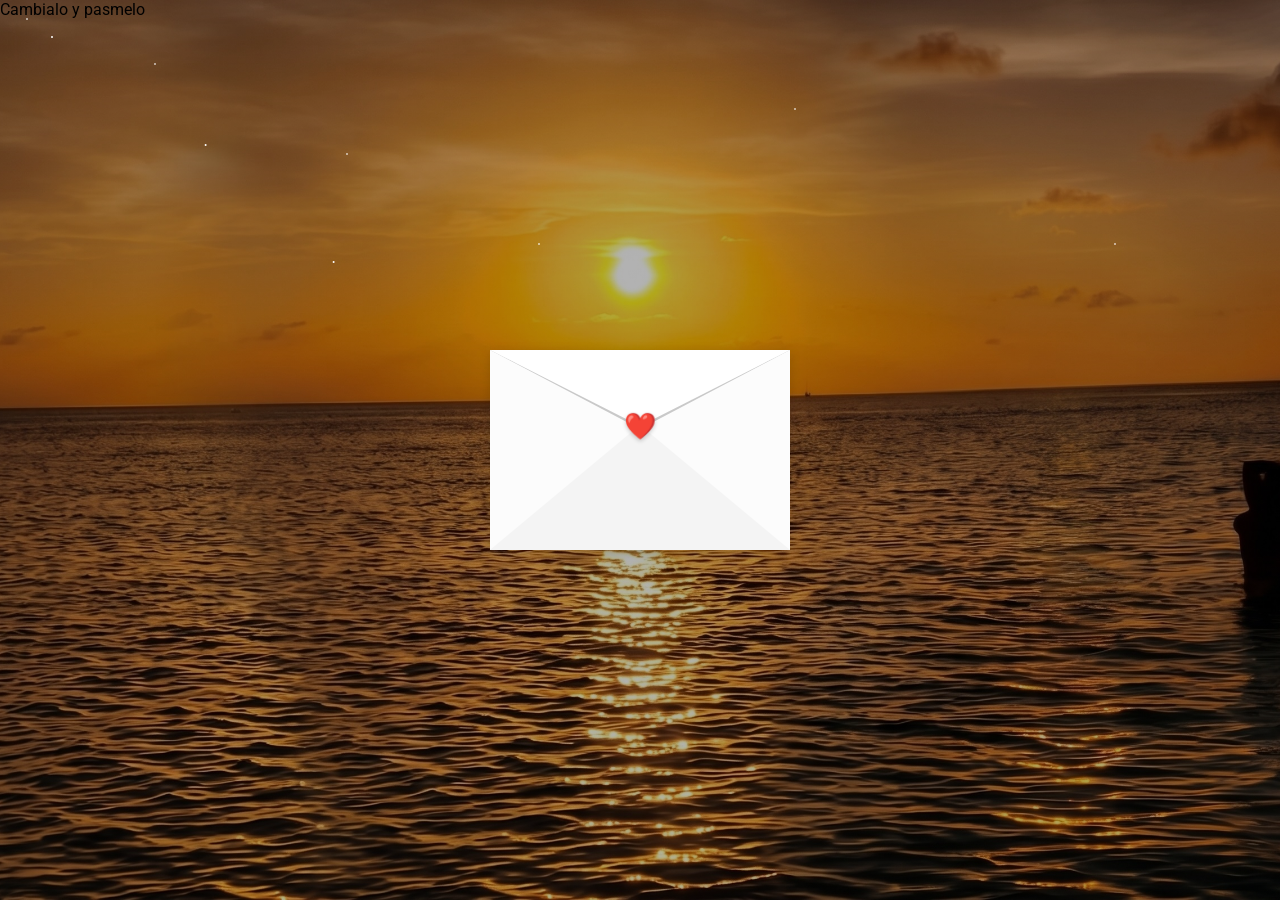
==== commit 15125541: "Update carta.html" ====
--- a/carta.html
+++ b/carta.html
@@ -24,9 +24,6 @@
                 <div class="card-cover">
 
                     <div class="card-side card-side-primary">
-                        
-                        <!-- 🔥 MARCO -->
-                        <div class="marco"></div>
 
                         <span class="card-title-secondary">PARA</span>
 
@@ -43,10 +40,6 @@
 
                     <!-- IZQUIERDA -->
                     <div class="card-side card-side-secondary">
-
-                        <!-- 🔥 MARCO -->
-                        <div class="marco"></div>
-
                         <div class="card-body">
 
                             <p><strong>Un pequeño mensaje:</strong></p>
@@ -61,7 +54,6 @@
                                 No quiero cometer errores ni generar una situación incómoda,
                                 solo ser claro con lo que siento.
                             </p>
-
                             <p>
                                 No espero una respuesta en particular, simplemente sentía la necesidad
                                 de ser transparente.
@@ -74,26 +66,22 @@
 
                 <!-- DERECHA -->
                 <div class="card-body">
-
-                    <!-- 🔥 MARCO -->
-                    <div class="marco"></div>
-
                     <p>
                         Quiero que sepas que podés contar conmigo y que, en lo que esté a mi alcance,
                         siempre voy a acompañarte.
                     </p>
 
                     <p>
-                        Ojalá esta pequeña sorpresa haya logrado sacarte al menos esa sonrisa que tanto te caracteriza ✨
+                        Ojalá esta pequeña sorpresa haya logrado sacarte al menos esa sonrisa que tanto te carateriza ✨
                         y recordarte lo increíble que sos.
                     </p>
                     
+                    <!-- 🔥 FRASE AGREGADA -->
                     <p>
                         Pase lo que pase, voy a seguir queriendo lo mejor para vos y siempre voy a desearte lo mejor ❤️.
                     </p>
-
                     <p style="margin-top: 10px; font-style: italic; font-size: 9.5px; color: #444;">
-                        “P.D.: Nunca dudes de lo mucho que valés, incluso en los días en que no lo sientas ni tampoco olvidarte de lo especial que sos.”
+                         “P.D.: Nunca dudes de lo mucho que valés, incluso en los días en que no lo sientas ni tampoco olvidarte de lo especial que sos.”
                     </p>
 
                 </div>
@@ -109,4 +97,4 @@
     <script src="script.js"></script>
 
 </body>
-</html>
+</html> Cambialo y pasmelo
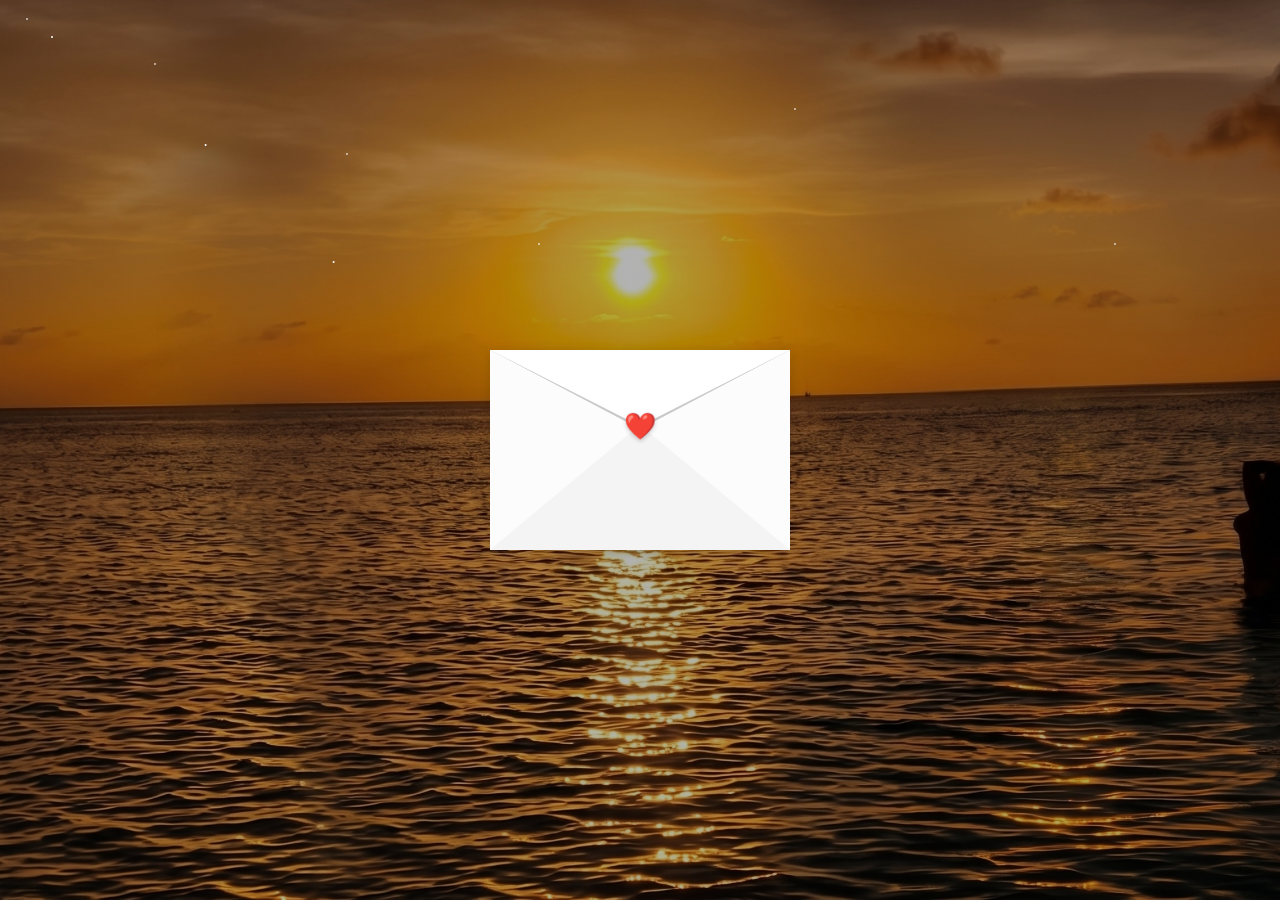
==== commit 16ea0787: "Update carta.html" ====
--- a/carta.html
+++ b/carta.html
@@ -97,4 +97,4 @@
     <script src="script.js"></script>
 
 </body>
-</html> Cambialo y pasmelo
+</html> 
--- a/style.css
+++ b/style.css
@@ -169,7 +169,7 @@
 }
 
 .corazon-chiquito {
-    font-size: 28px;
+    font-size: 24px;
 }
 
 .dedicatoria {
@@ -280,13 +280,14 @@
     to { opacity: 1;}     
 }
 
-}
-
-/* 🔥 MARCO REAL (SIN BUGS 3D) */
-.marco {
-    position: absolute;
-
-    top: 6px;
+/* 🔥 MARCO SUPERIOR (3 lados, más grueso y más arriba) */
+.card::before,
+.card-cover::before,
+.card-side-secondary::before {
+    content: "";
+    position: absolute;
+
+    top: 6px;        /* 🔥 más arriba */
     left: 8px;
     right: 8px;
     bottom: 12px;
@@ -295,6 +296,28 @@
     border-left: 2px solid rgba(0,0,0,0.3);
     border-right: 2px solid rgba(0,0,0,0.3);
 
+    /* ❌ sin borde inferior */
+
     pointer-events: none;
-    z-index: 5;
-}
+}
+/* =========================================
+   🔥 MARCO EXCLUSIVO PARA LA PORTADA (Frente)
+   ========================================= */
+.card-side-primary::before {
+    content: "";
+    position: absolute;
+
+    /* Las mismas medidas que el marco interior */
+    top: 6px;        
+    left: 8px;
+    right: 8px;
+    bottom: 12px;
+
+    /* Los mismos bordes (3 lados) */
+    border-top: 2px solid rgba(0,0,0,0.3);
+    border-left: 2px solid rgba(0,0,0,0.3);
+    border-right: 2px solid rgba(0,0,0,0.3);
+
+    /* ❌ sin borde inferior */
+    pointer-events: none; /* Para que no interfiera con los clics */
+}
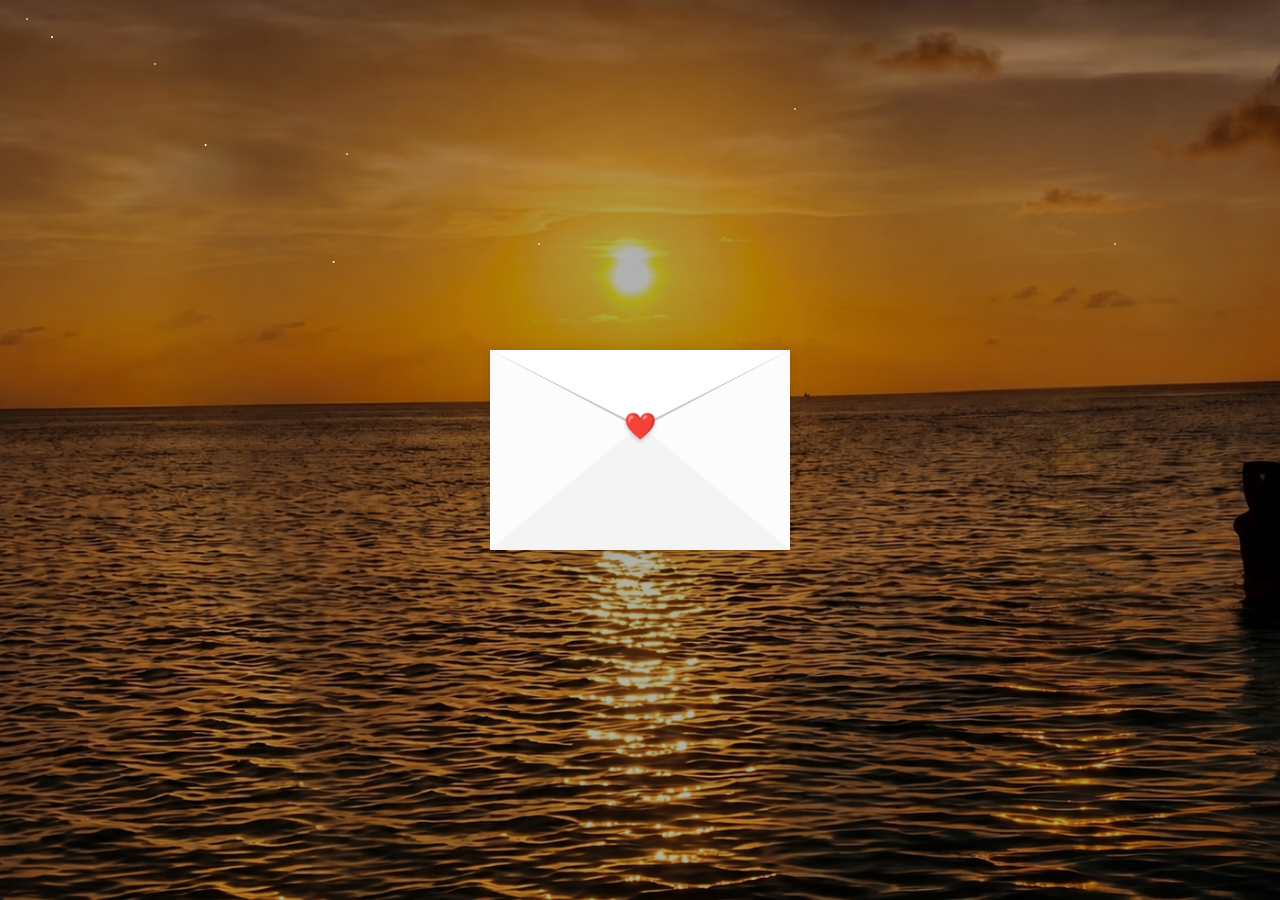
==== commit 74a554b2: "Update carta.html" ====
--- a/carta.html
+++ b/carta.html
@@ -25,7 +25,7 @@
 
                     <div class="card-side card-side-primary">
 
-                        <span class="card-title-secondary">PARA</span>
+                        <span class="card-title-secondary">CON</span>
 
                         <div class="nombre-container">
                             <span class="card-title-main">Karen</span>
--- a/style.css
+++ b/style.css
@@ -14,7 +14,7 @@
     overflow: hidden;
     background: 
         linear-gradient(rgba(0,0,0,0.3), rgba(0,0,0,0.3)),
-        url("atardecer.jpg");
+        url("atardecer.png");
     background-size: cover;
     background-position: center;
 }
